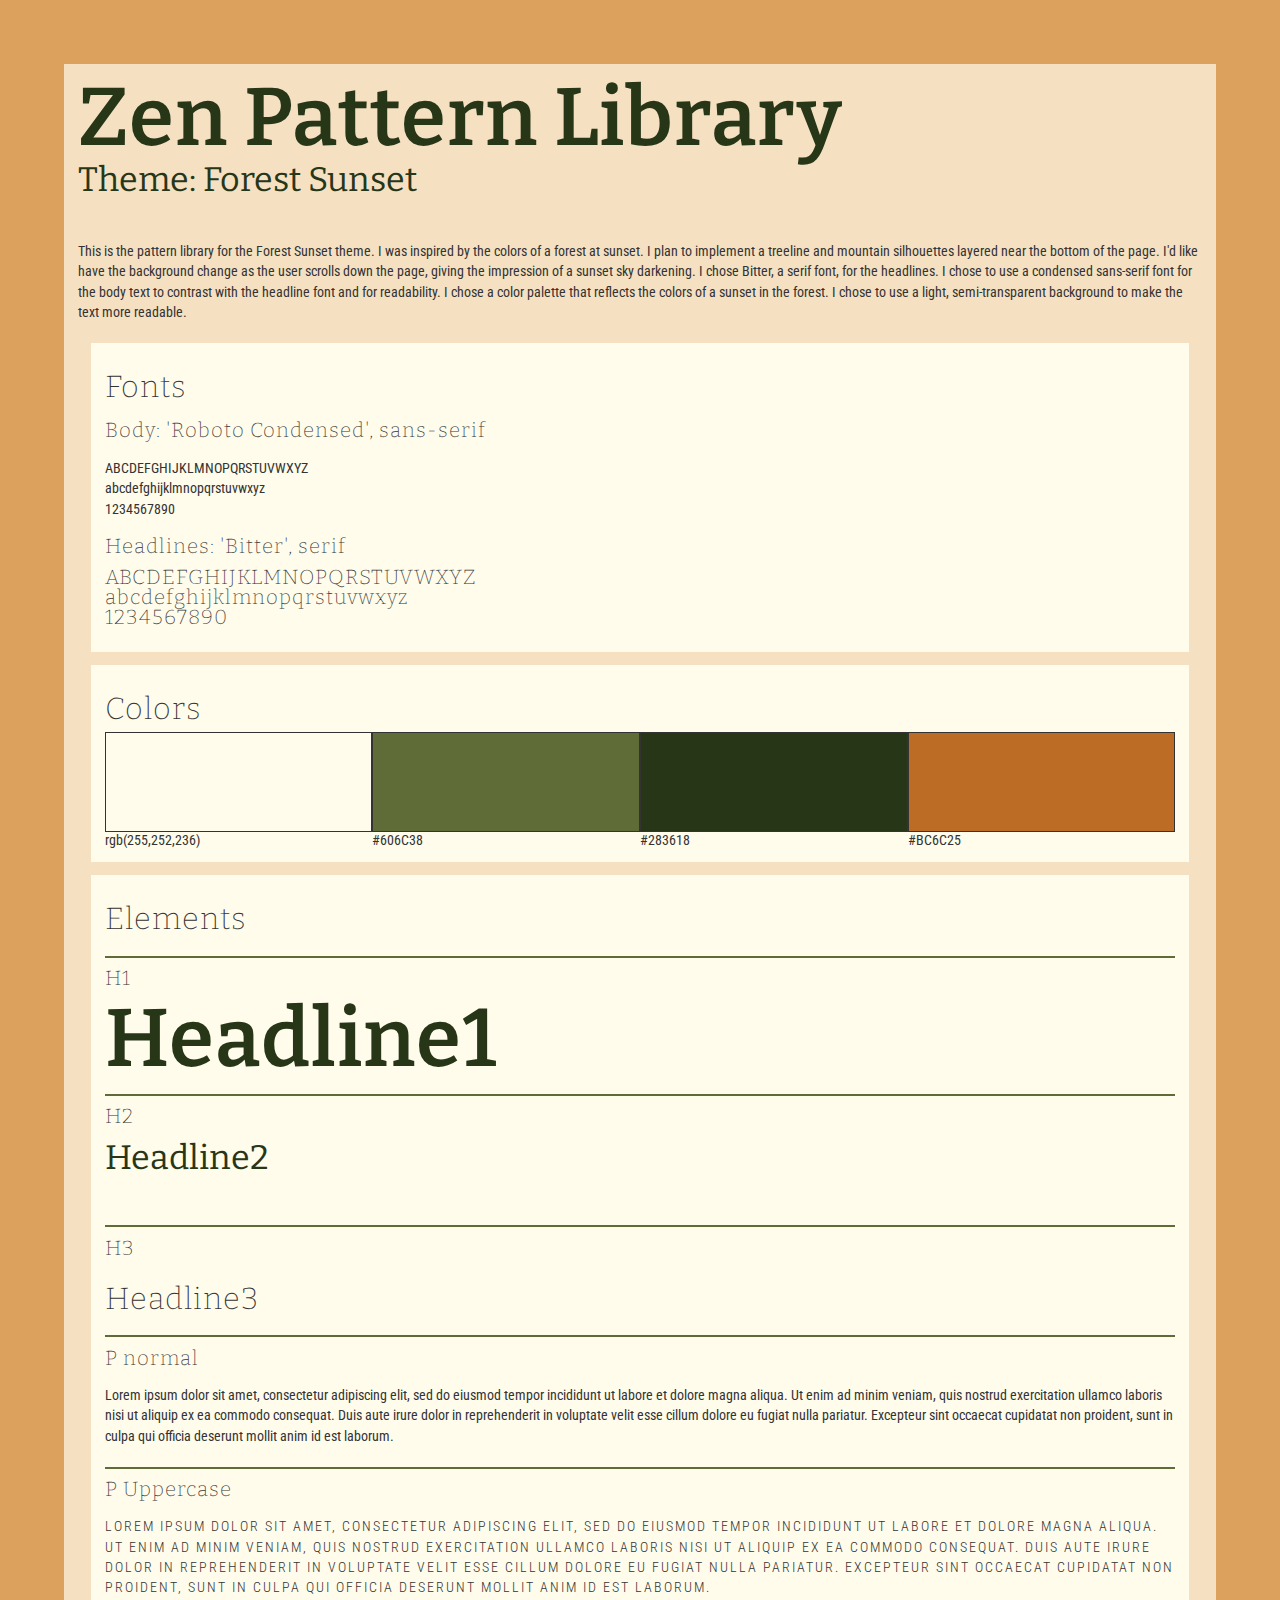
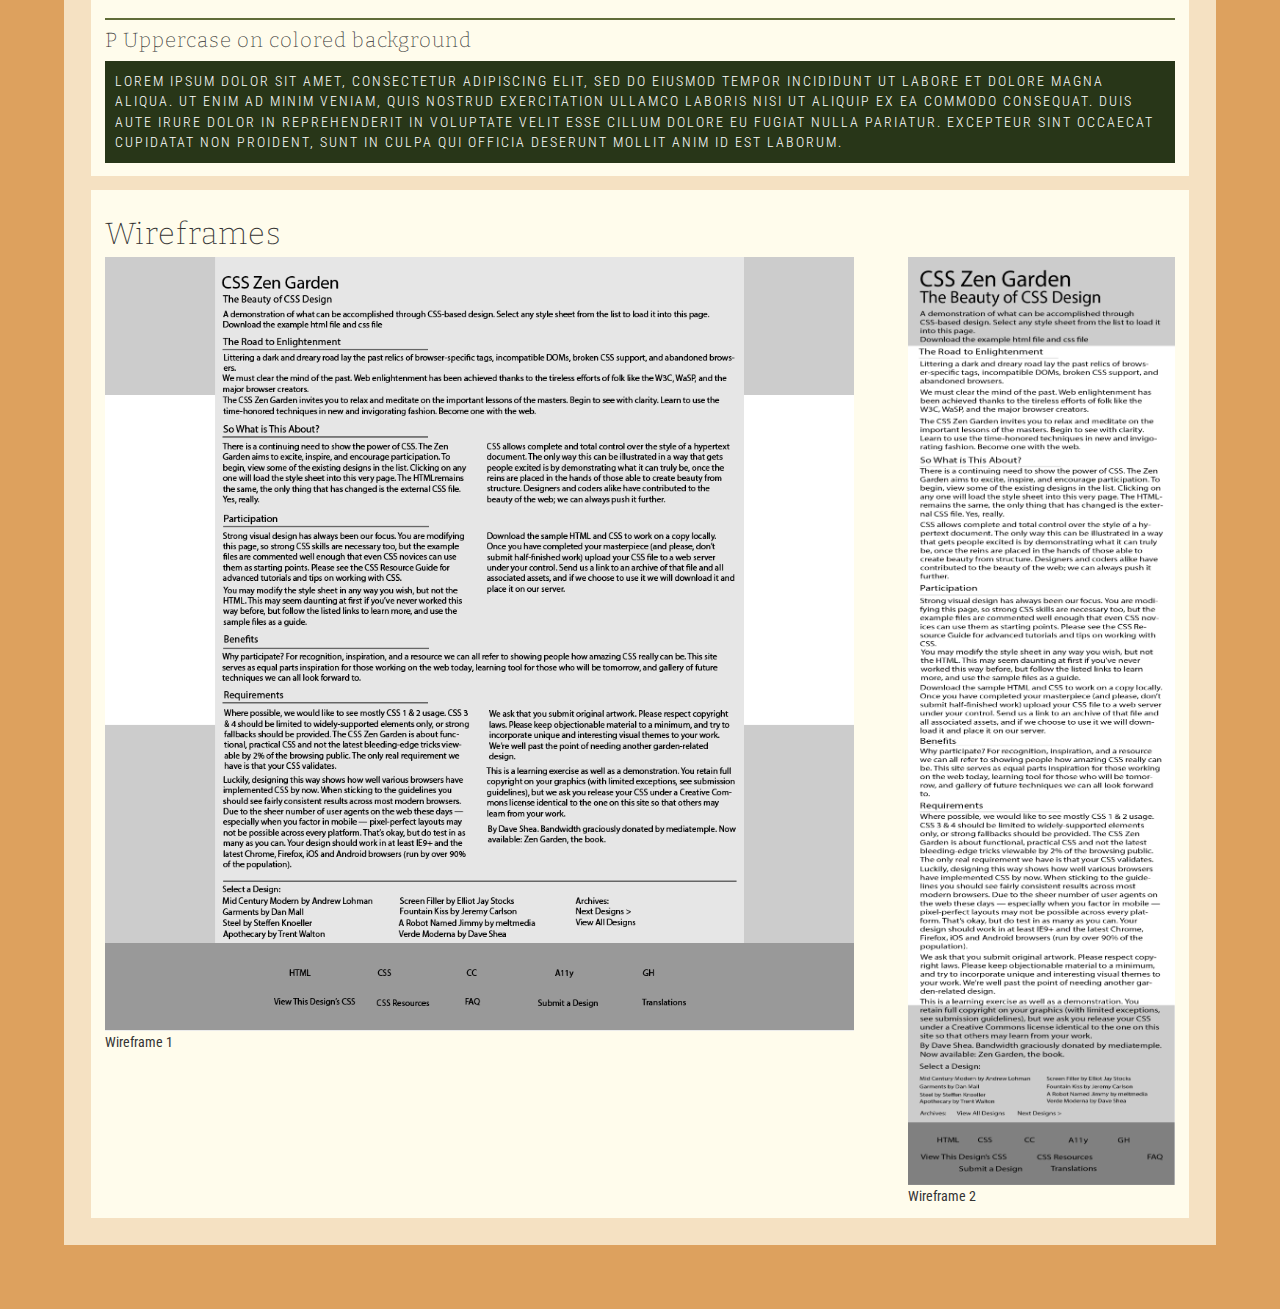
==== zen-style/index.html @ 528b1930 "Style Guide" ====
<!DOCTYPE html>
<html lang="en">
  <head>
    <meta charset="UTF-8" />
    <meta name="viewport" content="width=device-width, initial-scale=1.0" />
    <title>Zen Pattern Library</title>
    <link rel="stylesheet" href="style-pattern.css" />
  </head>
  <body>
    <header>
      <h1>
        Zen Pattern Library
      </h1>
    </header>
    <main>
      <h2>Theme: Forest Sunset</h2>
      <p>
        This is the pattern library for the Forest Sunset theme. I was inspired by the colors of a forest at sunset. I plan to implement a treeline and mountain silhouettes layered near the bottom of the page. I'd like have the background change as the user scrolls down the page, giving the impression of a sunset sky darkening. I chose Bitter, a serif font, for the headlines. I chose to use a condensed sans-serif font for the body text to contrast with the headline font and for readability. I chose a color palette that reflects the colors of a sunset in the forest. I chose to use a light, semi-transparent background to make the text more readable.
      </p>
      <section>
        <h3>Fonts</h3>
        <h4>Body: 'Roboto Condensed', sans-serif</h4>
        <p>
          ABCDEFGHIJKLMNOPQRSTUVWXYZ<br />
          abcdefghijklmnopqrstuvwxyz<br />
          1234567890
        </p>
        <h4>Headlines: 'Bitter', serif</h4>
        <h4>
          ABCDEFGHIJKLMNOPQRSTUVWXYZ<br />
          abcdefghijklmnopqrstuvwxyz<br />
          1234567890
        </h4>
      </section>

      <section class="colors">
        <h3>Colors</h3>
        <figure>
          <div class="swatch primary"></div>
          <figcaption>rgb(255,252,236)</figcaption>
        </figure>
        <figure>
          <div class="swatch accent1"></div>
          <figcaption>#606C38</figcaption>
        </figure>
        <figure>
          <div class="swatch accent2"></div>
          <figcaption>#283618</figcaption>
        </figure>
        <figure>
          <div class="swatch accent3"></div>
          <figcaption>#BC6C25</figcaption>
        </figure>
      </section>

      <section class="elements">
        <h3>Elements</h3>
        <div class="element">
          <h4>H1</h4>
          <h1>Headline1</h1>
        </div>
        <div class="element">
          <h4>H2</h4>
          <h2>Headline2</h2>
        </div>
        <div class="element">
          <h4>H3</h4>
          <h3>Headline3</h3>
        </div>
        <div class="element">
          <h4>P normal</h4>
          <p>
            Lorem ipsum dolor sit amet, consectetur adipiscing elit, sed do
            eiusmod tempor incididunt ut labore et dolore magna aliqua. Ut enim
            ad minim veniam, quis nostrud exercitation ullamco laboris nisi ut
            aliquip ex ea commodo consequat. Duis aute irure dolor in
            reprehenderit in voluptate velit esse cillum dolore eu fugiat nulla
            pariatur. Excepteur sint occaecat cupidatat non proident, sunt in
            culpa qui officia deserunt mollit anim id est laborum.
          </p>
        </div>
        <div class="element">
          <h4>P Uppercase</h4>
          <p class="uppercase">
            Lorem ipsum dolor sit amet, consectetur adipiscing elit, sed do
            eiusmod tempor incididunt ut labore et dolore magna aliqua. Ut enim
            ad minim veniam, quis nostrud exercitation ullamco laboris nisi ut
            aliquip ex ea commodo consequat. Duis aute irure dolor in
            reprehenderit in voluptate velit esse cillum dolore eu fugiat nulla
            pariatur. Excepteur sint occaecat cupidatat non proident, sunt in
            culpa qui officia deserunt mollit anim id est laborum.
          </p>
        </div>
        <div class="element">
          <h4>P Uppercase on colored background</h4>
          <p class="uppercase-light primary">
            Lorem ipsum dolor sit amet, consectetur adipiscing elit, sed do
            eiusmod tempor incididunt ut labore et dolore magna aliqua. Ut enim
            ad minim veniam, quis nostrud exercitation ullamco laboris nisi ut
            aliquip ex ea commodo consequat. Duis aute irure dolor in
            reprehenderit in voluptate velit esse cillum dolore eu fugiat nulla
            pariatur. Excepteur sint occaecat cupidatat non proident, sunt in
            culpa qui officia deserunt mollit anim id est laborum.
          </p>
        </div>
      </section>
      <section class="wireframes">
        <h3>Wireframes</h3>
        <figure id="largewf">
          <img src="images/large wireframe.png" alt="Wireframe 1" />
          <figcaption>Wireframe 1</figcaption>
        </figure>
        <figure id="smallwf">
          <img src="images/small wireframe.png" alt="Wireframe 2" />
          <figcaption>Wireframe 2</figcaption>
        </figure>
      </section>
    </main>
  </body>
</html>
---- zen-style/style-pattern.css ----
@import url("https://fonts.googleapis.com/css2?family=Bitter:wght@200;400&family=Roboto+Condensed&display=swap");
h1,
h2,
h3,
h4 {
  font-family: "Bitter", serif;
  margin: 0;
}

h1 {
  color: #283618;
  font-weight: 600; /* Heavy */
  font-size: 6em;
  letter-spacing: 1px;
  line-height: 1em;
}

h2 {
  color: #283618;
  display: inline-block;
  font-weight: normal;
  margin-bottom: 1em;
  font-size: 2.5em;
}

h3 {
  font-size: 2.25em;
  font-weight: 200; /* Thin */
  letter-spacing: 1px;
  line-height: 1em;
  padding: 0.5em 0 0.25em 0;
}

h4 {
  font-size: 1.5em;
  font-weight: 200; /* Thin */
  letter-spacing: 1px;
  line-height: 1em;
  margin: 0.5em 0;
}

p {
  font-family: "Roboto Condensed", sans-serif;
  font-size: 1em;
  line-height: 1.5em;
  padding: 0.5em 0;
  margin: 0;
}

a {
  border-bottom: 1px solid rgba(0, 0, 0, 0.2);
  color: #333;
  text-decoration: none;
  transition: border-color 0.2s ease-in-out;
}

a:hover {
  border-color: #606C38;
}

* {
  box-sizing: border-box;
}

html {
  background-color: #DDA15E;
  padding: 5%;
}

body {
  font-family: "Roboto Condensed", sans-serif;
  font-size: 85%;
  color: #333;
  background-color: rgba(255, 252, 236, 0.7);
  margin: 0;
  padding: 1em;
}

section {
  background-color: rgb(255, 252, 236);
  padding: 1em;
  margin: 1em;
}

.colors {
  display: flex;
  flex-flow: row wrap;
}
.colors > h3 {
  width: 100%;
  flex: 1 0 100%;
}
.colors > figure {
  margin: 0;
  flex: 1 1 25%;
}

.swatch {
  width: 100%;
  height: 100px;
  border: 1px solid;
}

.primary {
  background-color: rgb(255, 252, 236);
}

.accent1 {
  background-color: #606C38;
}

.accent2 {
  background-color: #283618;
}

.accent3 {
  background-color: #BC6C25;
}

.element {
  border-top: 2px solid #606C38;
  margin-top: 1em;
}

.uppercase {
  font-weight: 300;
  letter-spacing: 2px;
  text-transform: uppercase;
  color: #333;
}

.uppercase-light {
  font-weight: 300;
  letter-spacing: 2px;
  text-transform: uppercase;
  color: #fff;
  background-color: #283618;
  padding: 10px;
}

.wireframes {
  display: flex;
  flex-flow: row wrap;
  justify-content: space-between;
}
.wireframes > h3 {
  width: 100%;
  flex: 1 0 100%;
}
.wireframes > figure {
  margin: 0;
  flex: 1 1 25%;
}

#largewf {
  max-width: 70%;
}
#largewf img {
  width: 100%;
}

#smallwf {
  max-width: 25%;
}
#smallwf img {
  width: 100%;
}/*# sourceMappingURL=style-pattern.css.map */
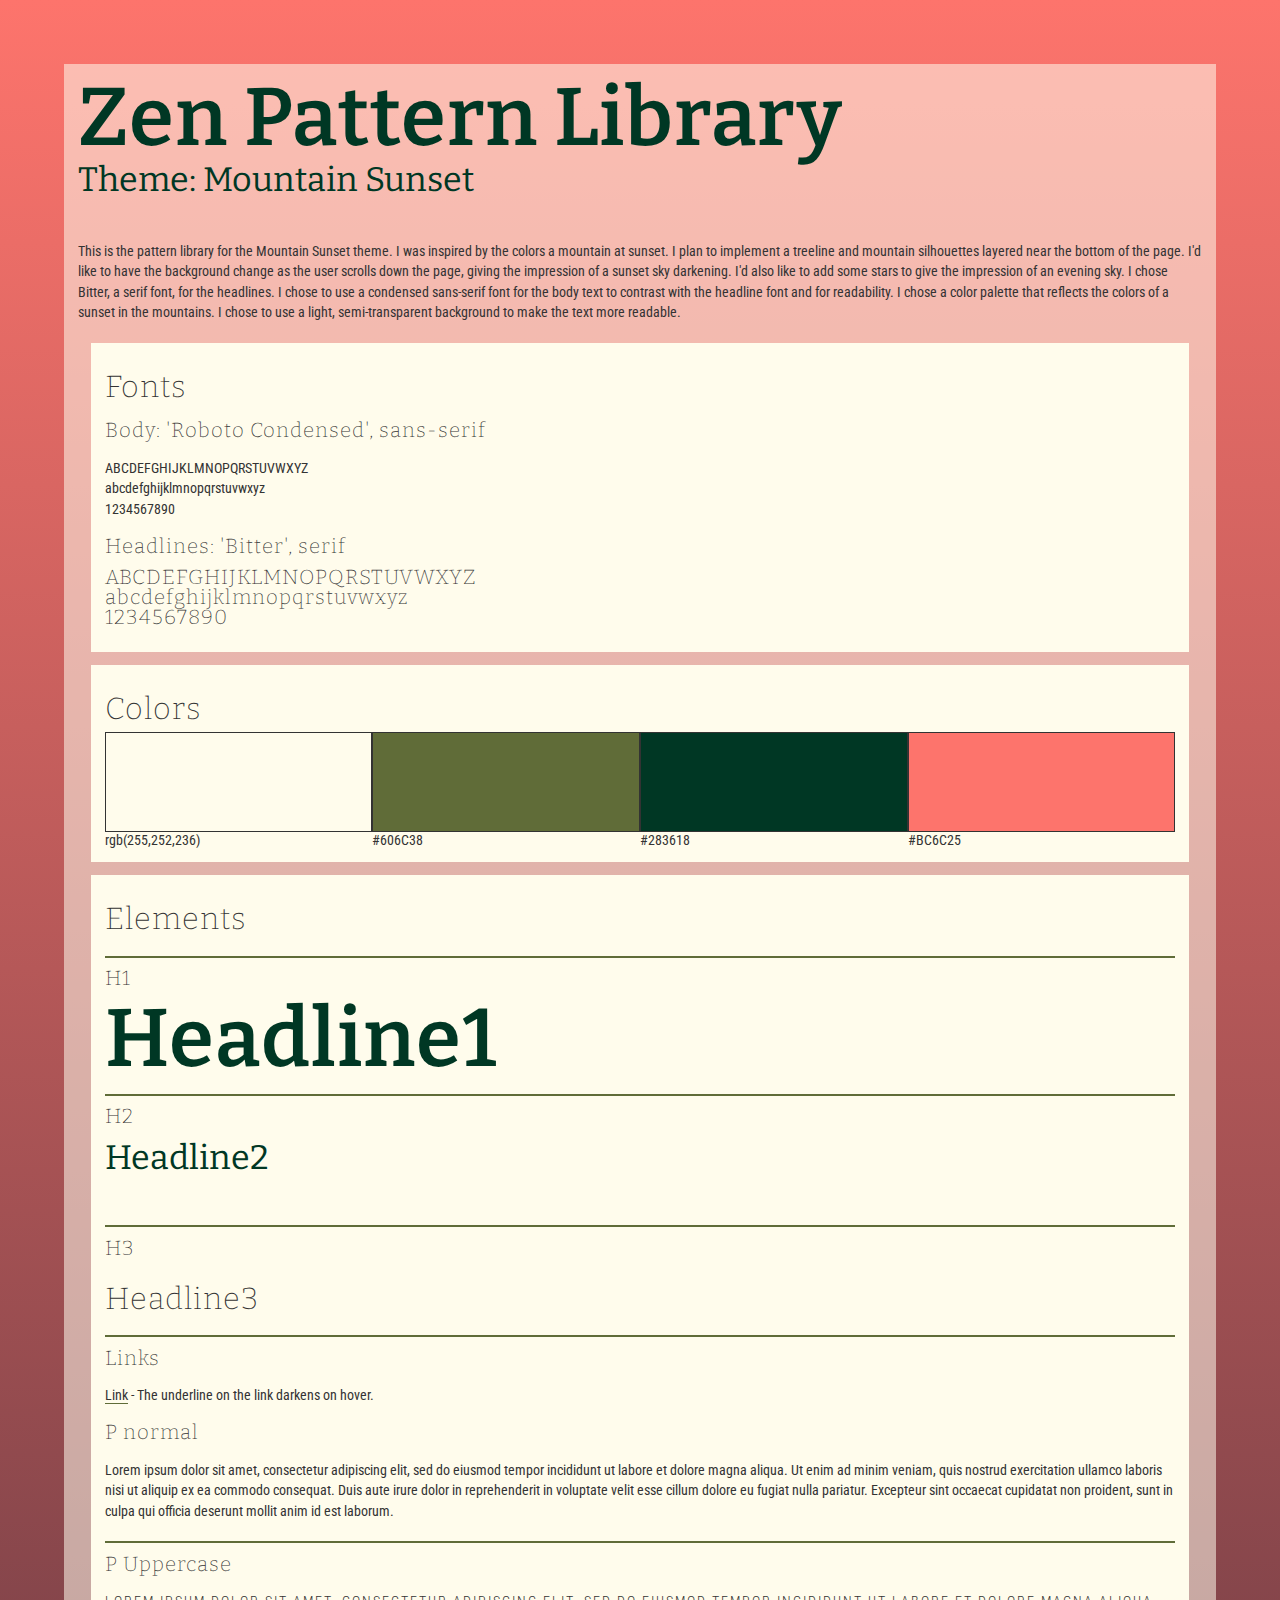
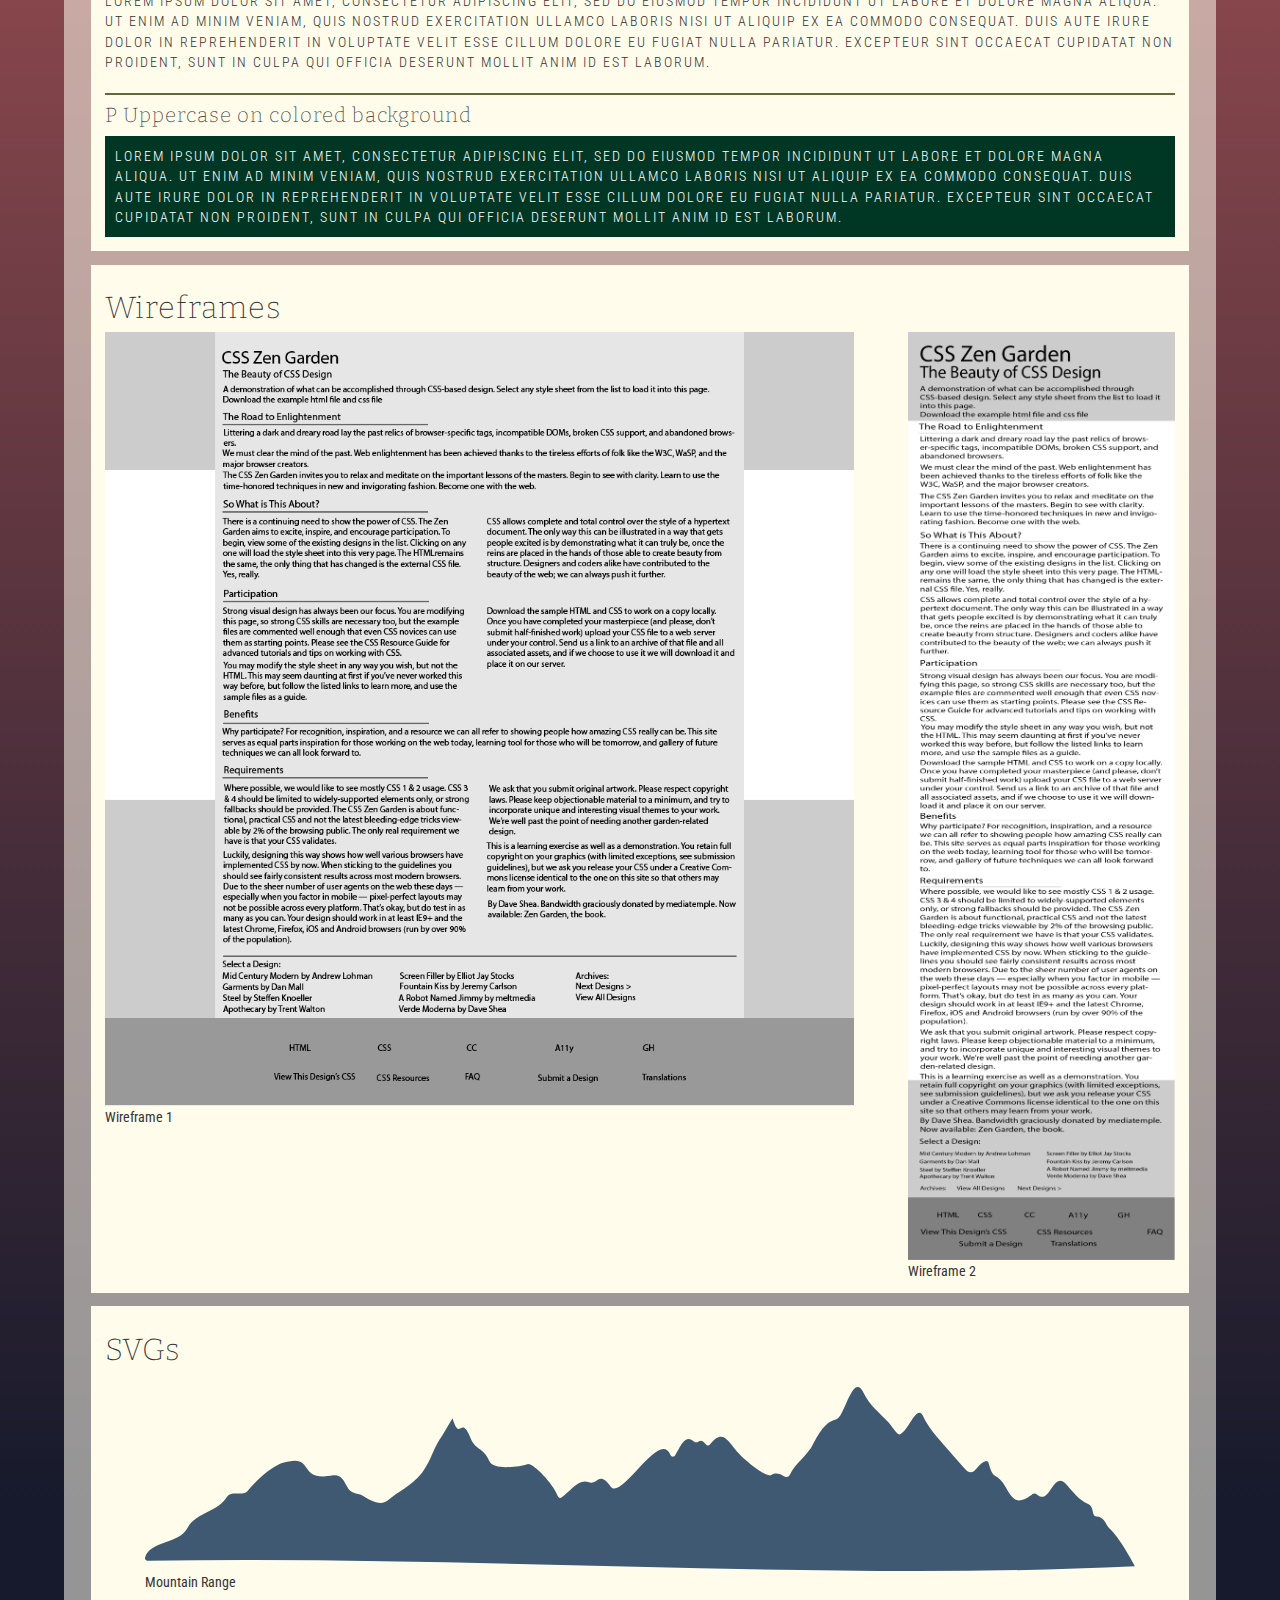
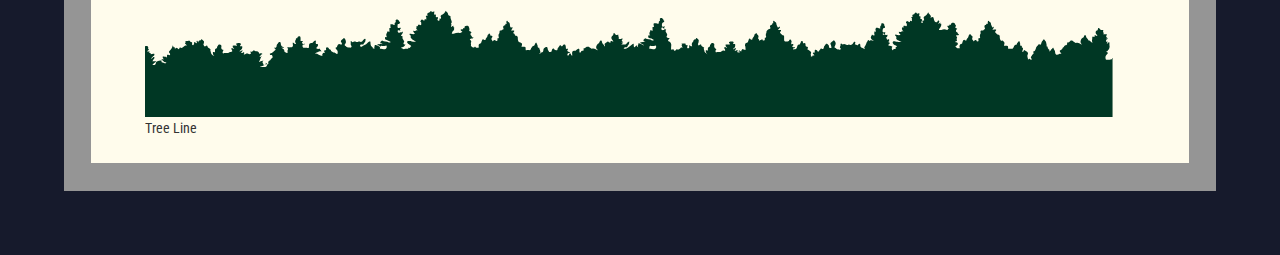
==== commit 7a1d3d23: "links and style guide" ====
--- a/zen-style/index.html
+++ b/zen-style/index.html
@@ -13,9 +13,9 @@
       </h1>
     </header>
     <main>
-      <h2>Theme: Forest Sunset</h2>
+      <h2>Theme: Mountain Sunset</h2>
       <p>
-        This is the pattern library for the Forest Sunset theme. I was inspired by the colors of a forest at sunset. I plan to implement a treeline and mountain silhouettes layered near the bottom of the page. I'd like have the background change as the user scrolls down the page, giving the impression of a sunset sky darkening. I chose Bitter, a serif font, for the headlines. I chose to use a condensed sans-serif font for the body text to contrast with the headline font and for readability. I chose a color palette that reflects the colors of a sunset in the forest. I chose to use a light, semi-transparent background to make the text more readable.
+        This is the pattern library for the Mountain Sunset theme. I was inspired by the colors a mountain at sunset. I plan to implement a treeline and mountain silhouettes layered near the bottom of the page. I'd like to have the background change as the user scrolls down the page, giving the impression of a sunset sky darkening. I'd also like to add some stars to give the impression of an evening sky. I chose Bitter, a serif font, for the headlines. I chose to use a condensed sans-serif font for the body text to contrast with the headline font and for readability. I chose a color palette that reflects the colors of a sunset in the mountains. I chose to use a light, semi-transparent background to make the text more readable.
       </p>
       <section>
         <h3>Fonts</h3>
@@ -68,6 +68,8 @@
           <h3>Headline3</h3>
         </div>
         <div class="element">
+          <h4>Links</h4>
+          <p><a href="#">Link</a> - The underline on the link darkens on hover.</p>
           <h4>P normal</h4>
           <p>
             Lorem ipsum dolor sit amet, consectetur adipiscing elit, sed do
@@ -115,6 +117,17 @@
           <figcaption>Wireframe 2</figcaption>
         </figure>
       </section>
+      <section class="svg">
+        <h3>SVGs</h3>
+        <figure>
+          <img src="images/mountains-optimized.svg" alt="Mountain Range" />
+          <figcaption>Mountain Range</figcaption>
+        </figure>
+        <figure>
+          <img src="images/trees-optimized.svg" alt="Tree Line" />
+          <figcaption>Tree Line</figcaption>
+        </figure>
+      </section>
     </main>
   </body>
 </html>
--- a/zen-style/style-pattern.css
+++ b/zen-style/style-pattern.css
@@ -8,7 +8,7 @@
 }
 
 h1 {
-  color: #283618;
+  color: #003724;
   font-weight: 600; /* Heavy */
   font-size: 6em;
   letter-spacing: 1px;
@@ -16,7 +16,7 @@
 }
 
 h2 {
-  color: #283618;
+  color: #003724;
   display: inline-block;
   font-weight: normal;
   margin-bottom: 1em;
@@ -48,14 +48,14 @@
 }
 
 a {
-  border-bottom: 1px solid rgba(0, 0, 0, 0.2);
+  border-bottom: 1px solid #606C38;
   color: #333;
   text-decoration: none;
   transition: border-color 0.2s ease-in-out;
 }
 
 a:hover {
-  border-color: #606C38;
+  border-bottom: 2px solid #606C38;
 }
 
 * {
@@ -63,7 +63,8 @@
 }
 
 html {
-  background-color: #DDA15E;
+  background-color: #161A2C;
+  background-image: linear-gradient(#FD746C, transparent 90%);
   padding: 5%;
 }
 
@@ -71,7 +72,7 @@
   font-family: "Roboto Condensed", sans-serif;
   font-size: 85%;
   color: #333;
-  background-color: rgba(255, 252, 236, 0.7);
+  background-color: rgba(255, 252, 236, 0.55);
   margin: 0;
   padding: 1em;
 }
@@ -110,11 +111,11 @@
 }
 
 .accent2 {
-  background-color: #283618;
+  background-color: #003724;
 }
 
 .accent3 {
-  background-color: #BC6C25;
+  background-color: #FD746C;
 }
 
 .element {
@@ -134,7 +135,7 @@
   letter-spacing: 2px;
   text-transform: uppercase;
   color: #fff;
-  background-color: #283618;
+  background-color: #003724;
   padding: 10px;
 }
 
